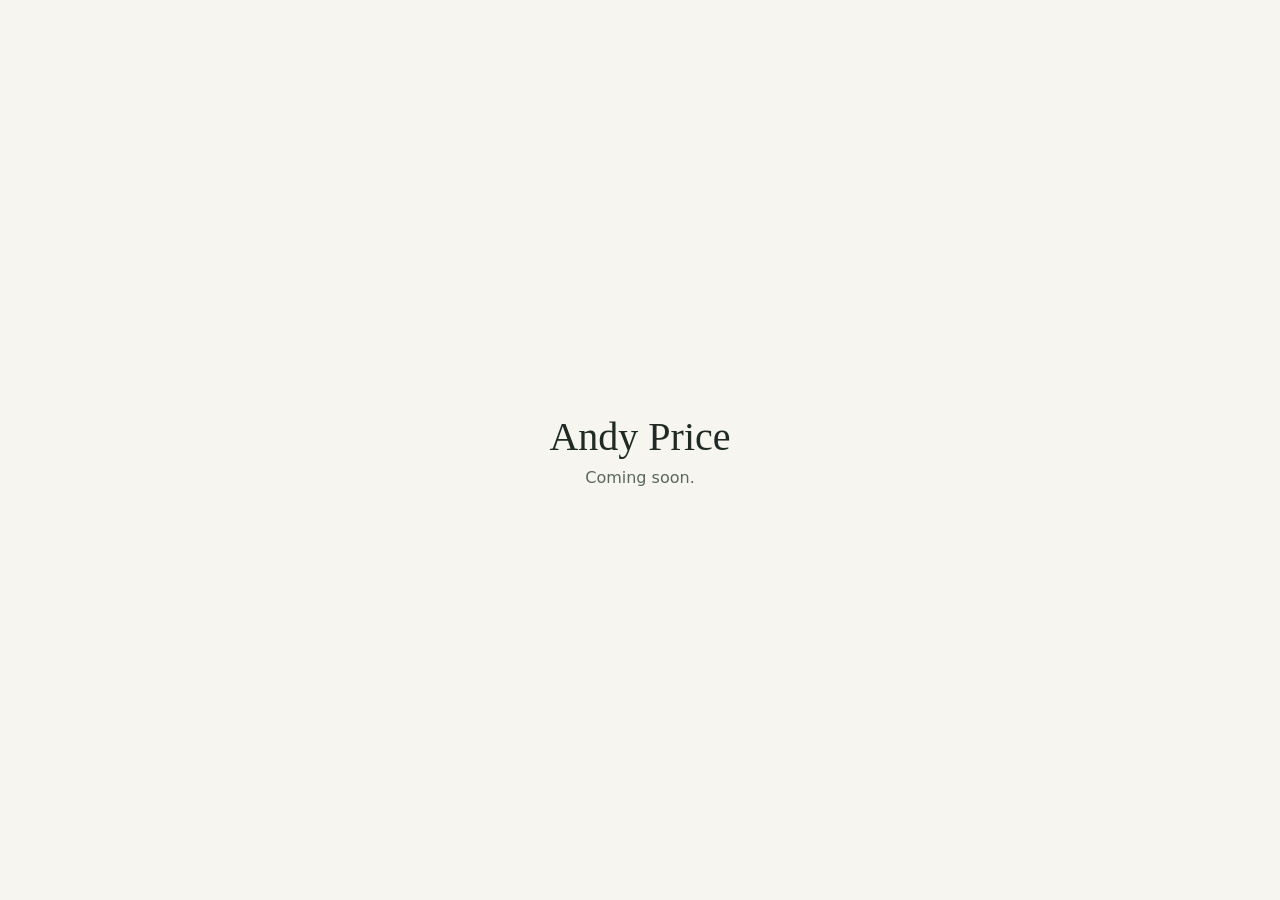
==== index.html @ aa2b1cc8 "Add placeholder page (noindex)" ====
<!DOCTYPE html>
<html lang="en">
<head>
  <meta charset="utf-8">
  <meta name="viewport" content="width=device-width, initial-scale=1">
  <meta name="robots" content="noindex, nofollow">
  <title>Andy Price</title>
  <style>
    body { margin: 0; min-height: 100vh; display: flex; align-items: center; justify-content: center; font-family: Georgia, serif; background: #f7f5f0; color: #1f2a24; text-align: center; }
    h1 { font-size: 2.5rem; font-weight: normal; margin: 0 0 .5rem; }
    p { font-family: system-ui, sans-serif; color: #5a6660; margin: 0; }
  </style>
</head>
<body>
  <main>
    <h1>Andy Price</h1>
    <p>Coming soon.</p>
  </main>
</body>
</html>
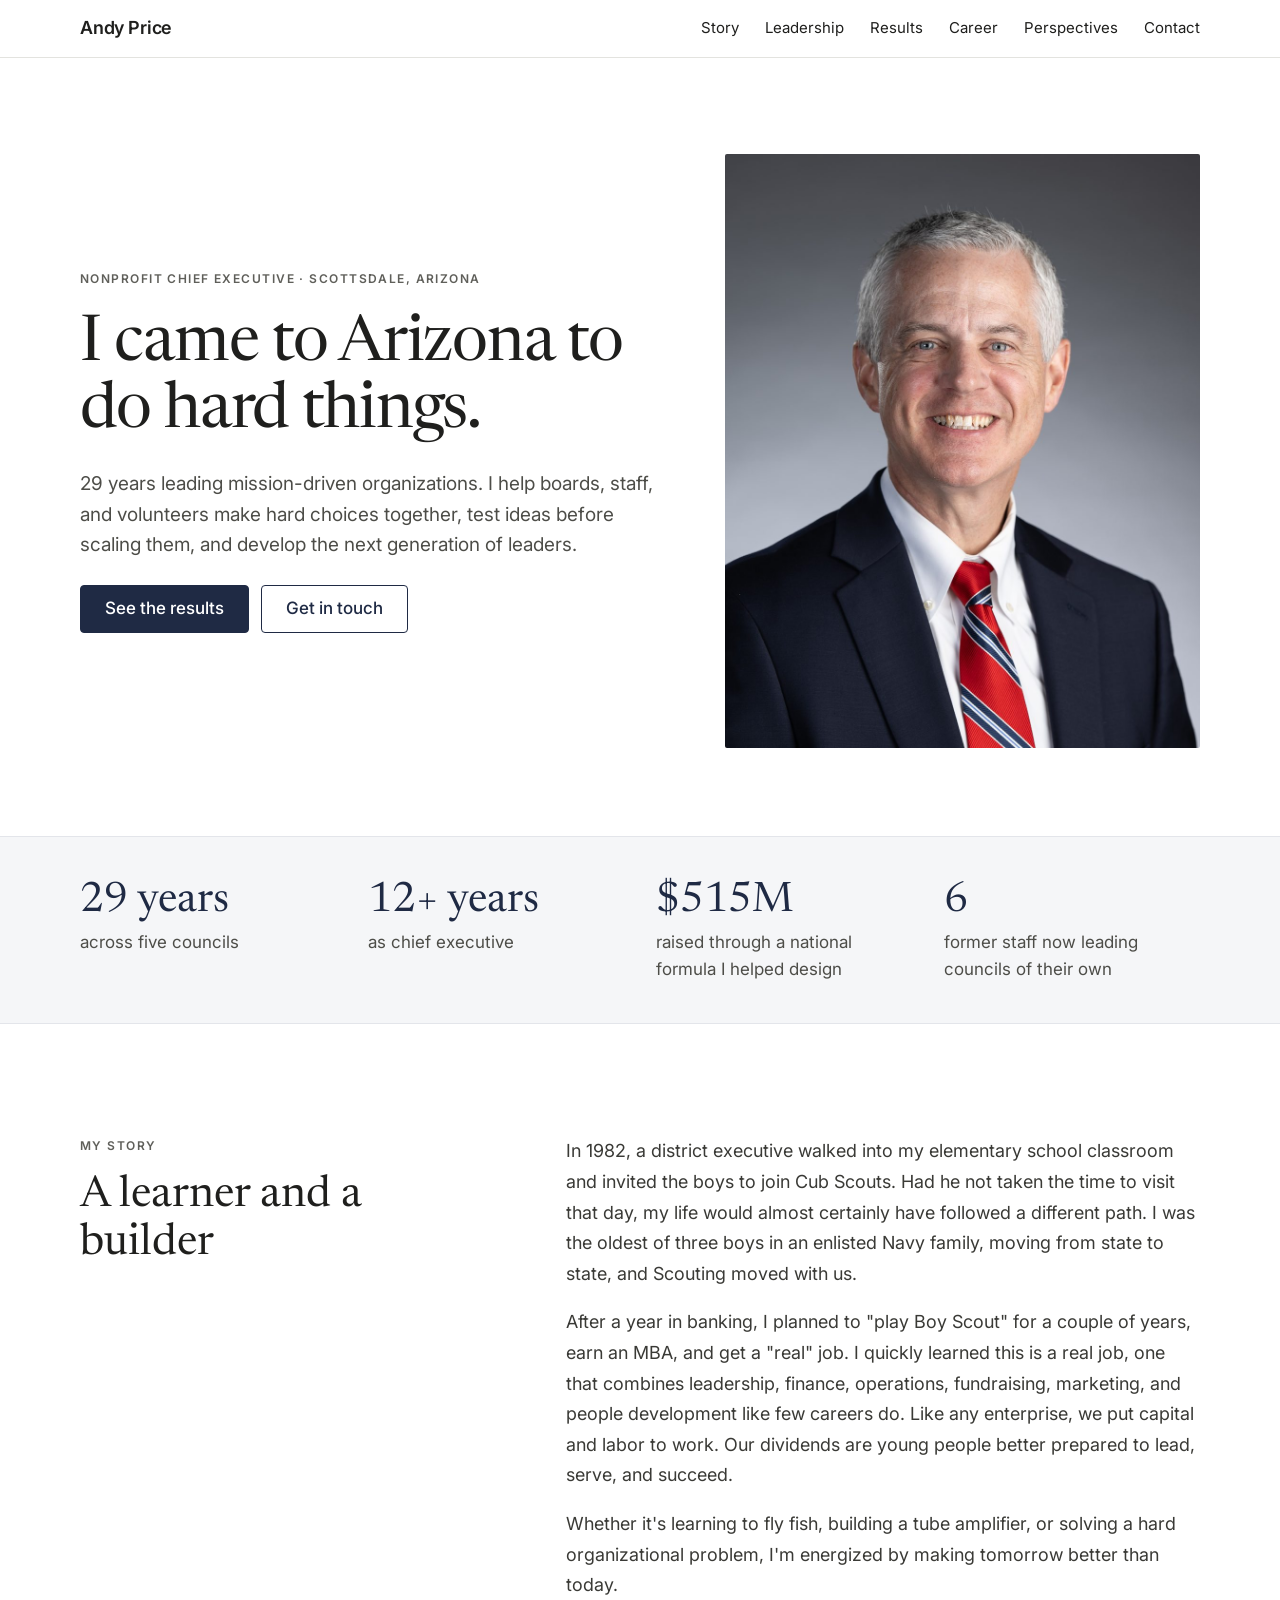
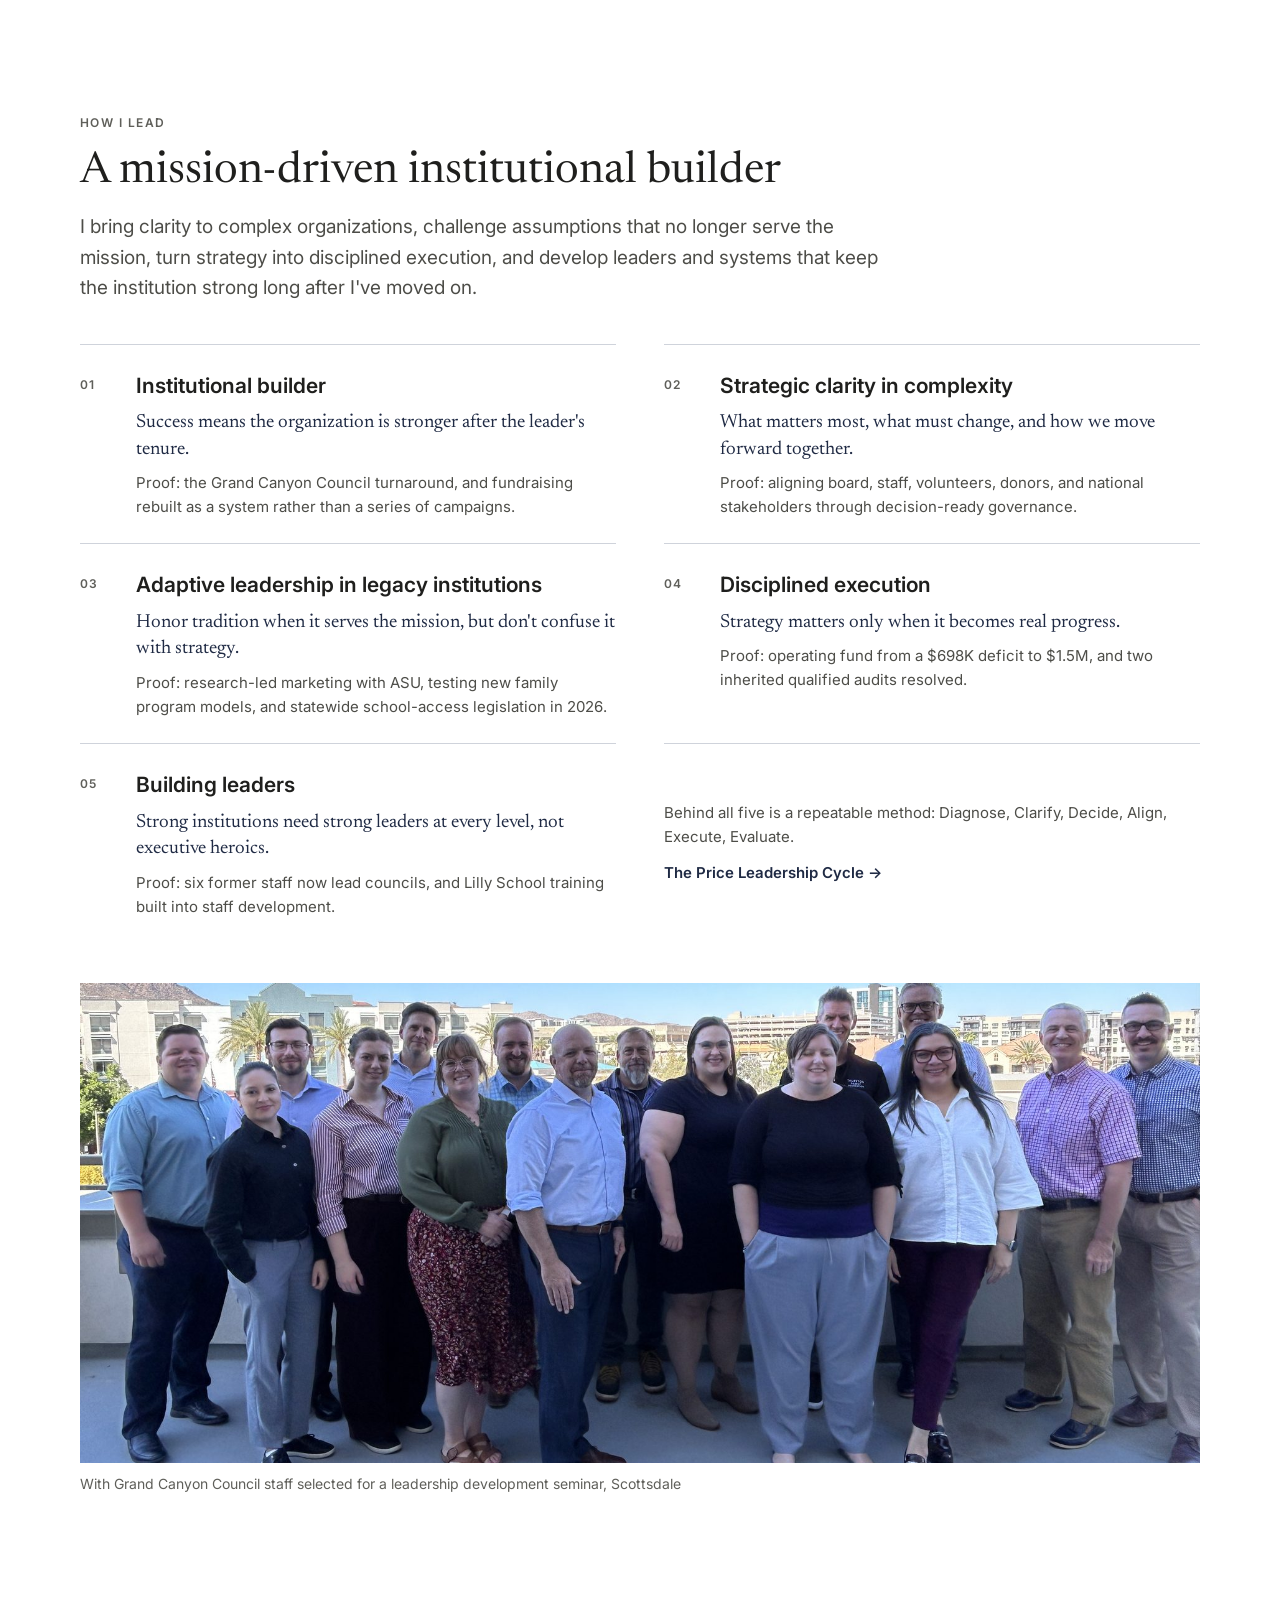
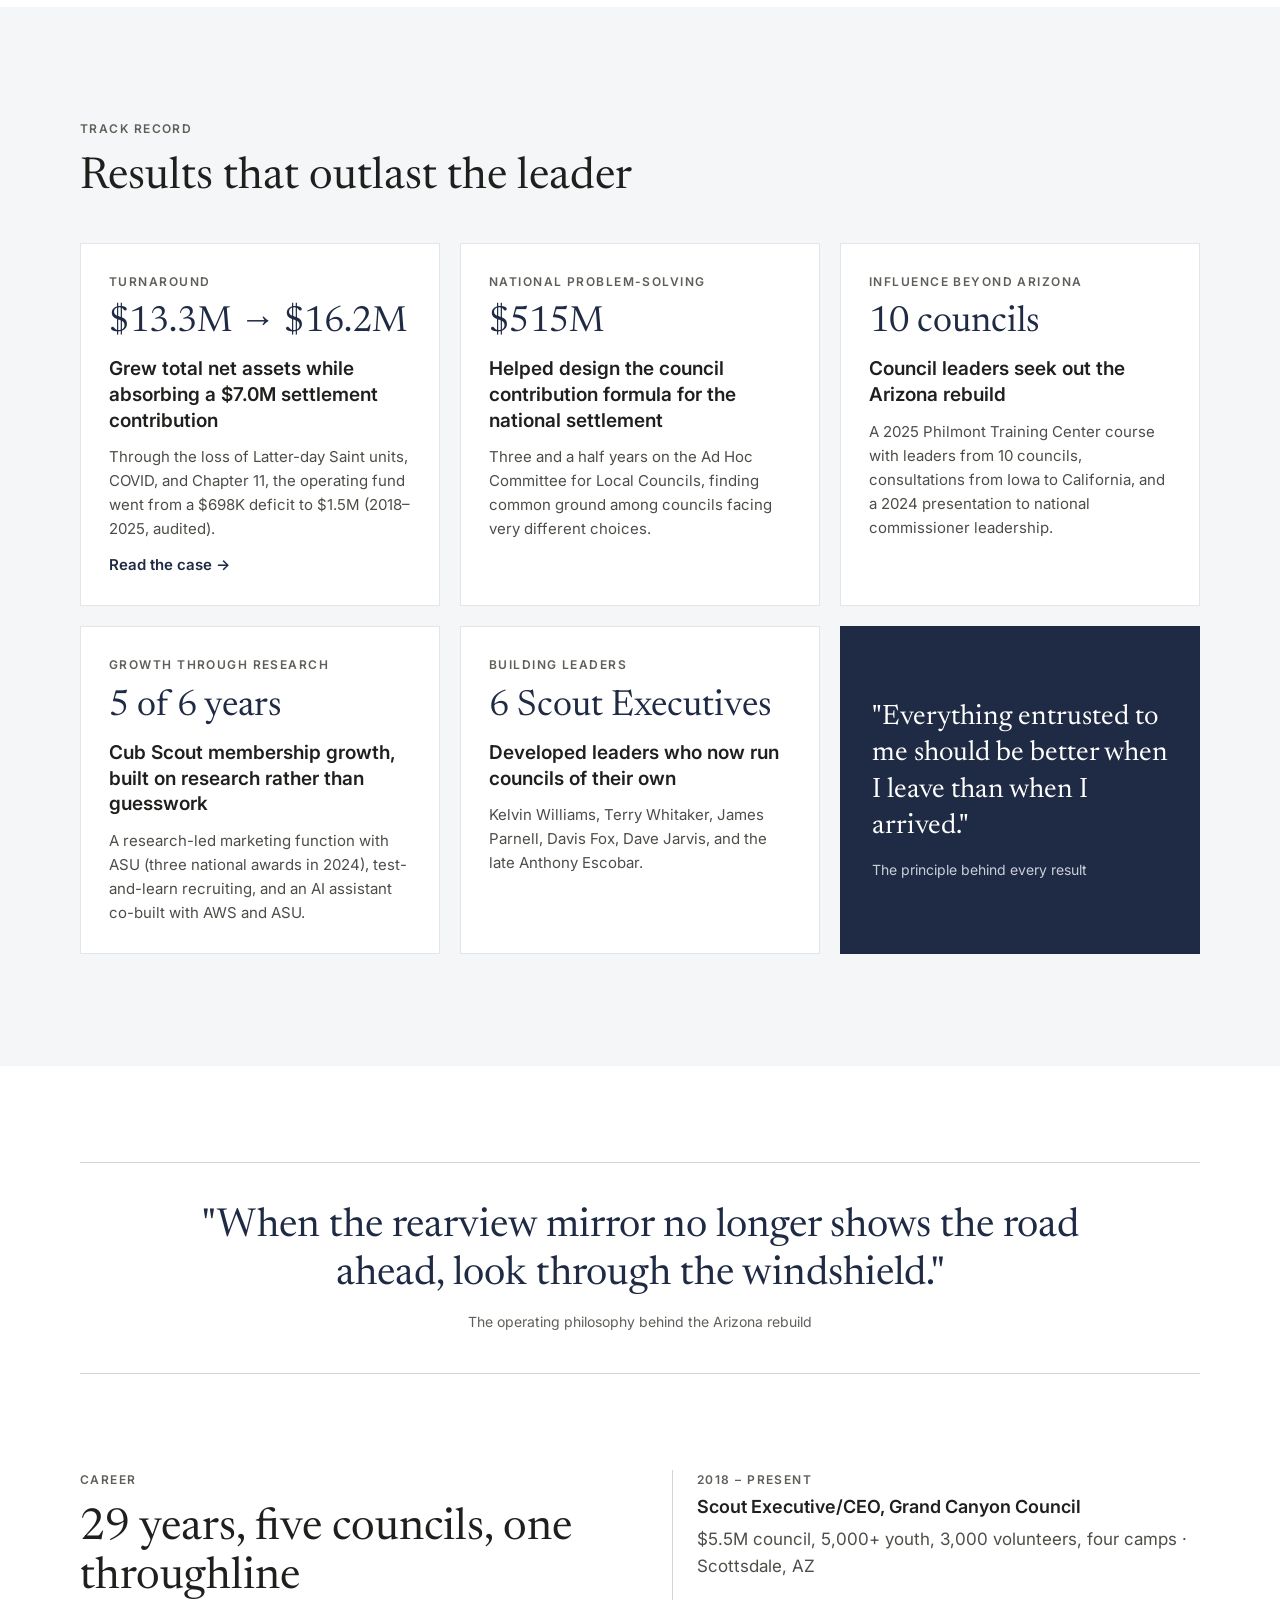
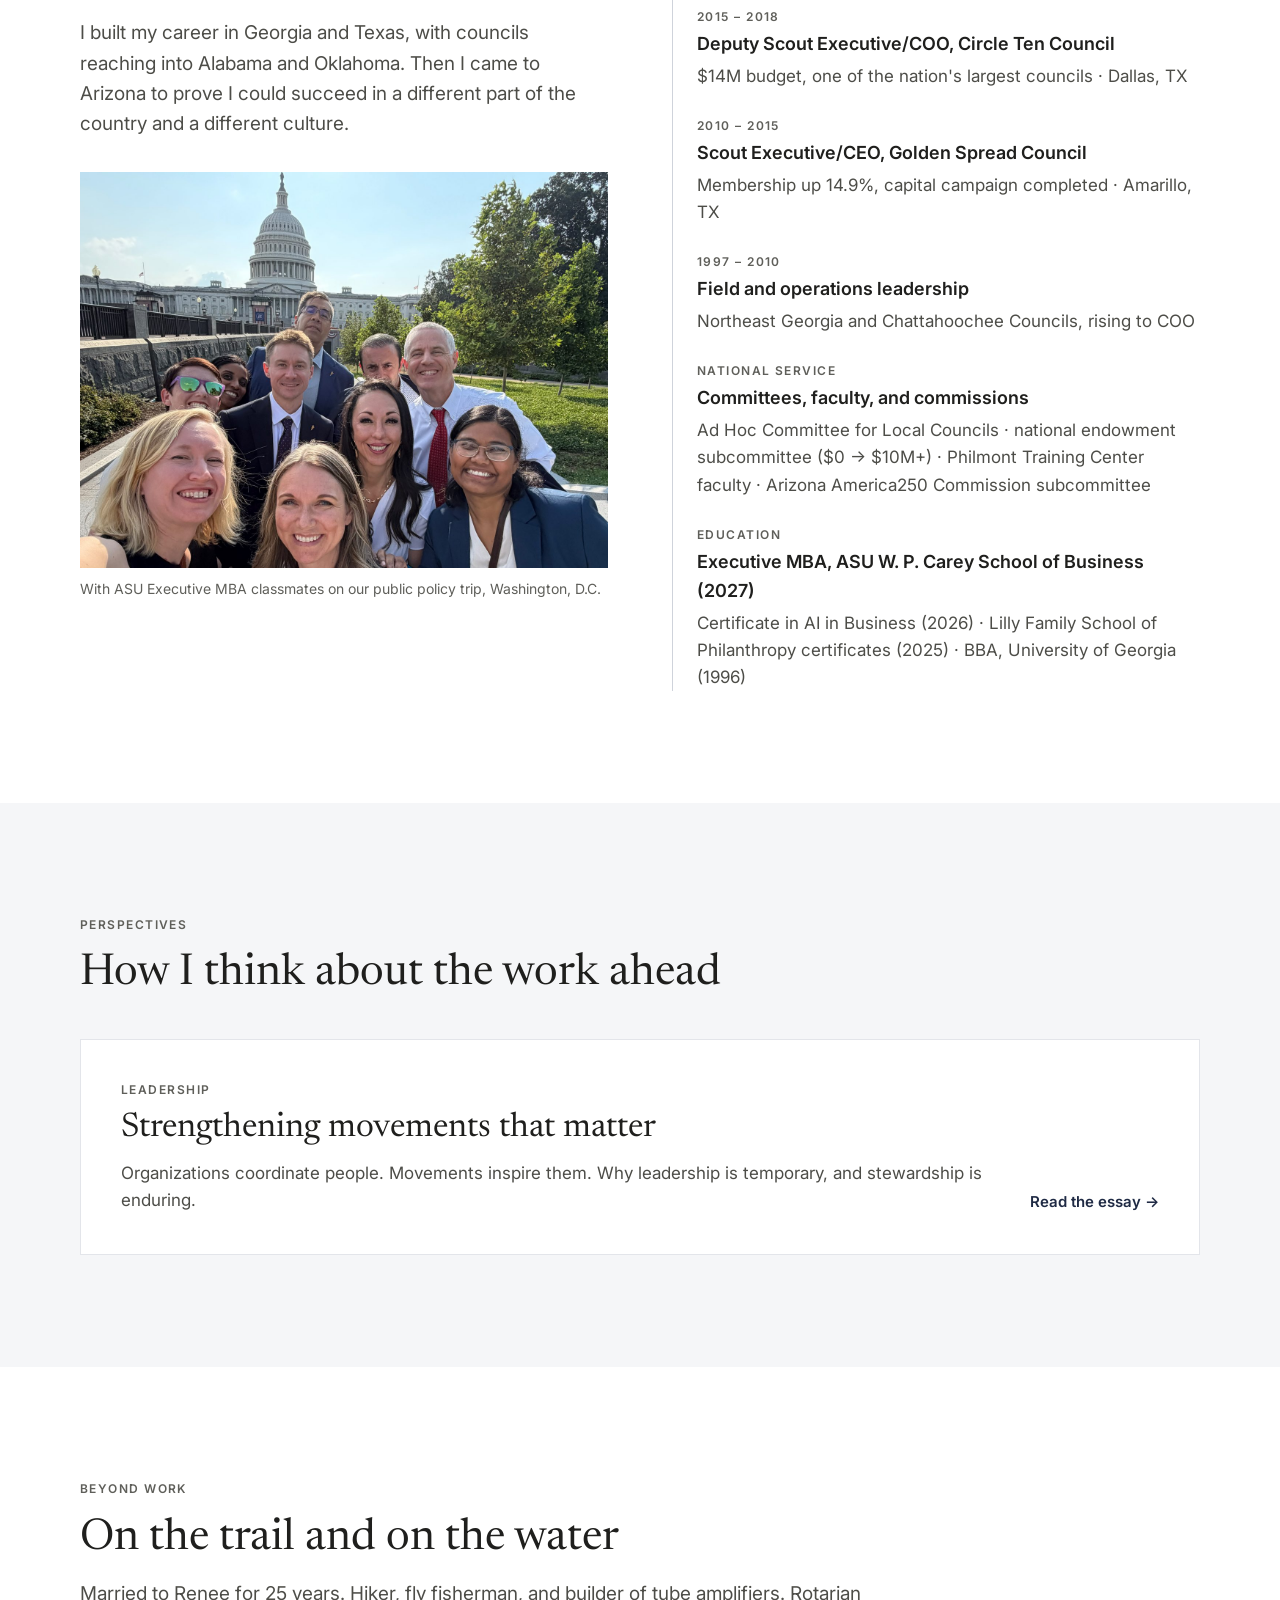
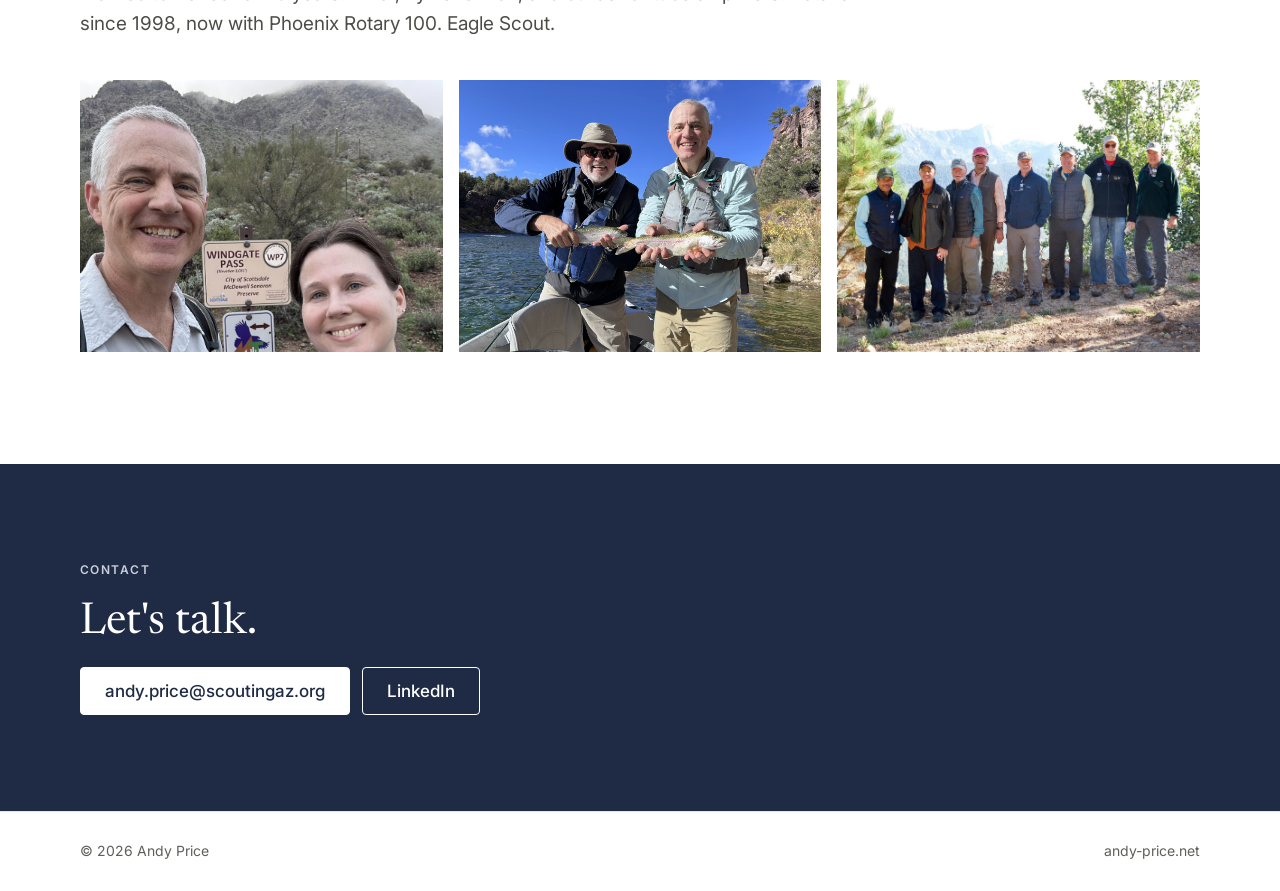
==== commit 16b2e50c: "Launch andy-price.net site" ====
--- a/index.html
+++ b/index.html
@@ -1,20 +1,203 @@
-<!DOCTYPE html>
+<!doctype html>
 <html lang="en">
 <head>
-  <meta charset="utf-8">
-  <meta name="viewport" content="width=device-width, initial-scale=1">
-  <meta name="robots" content="noindex, nofollow">
-  <title>Andy Price</title>
-  <style>
-    body { margin: 0; min-height: 100vh; display: flex; align-items: center; justify-content: center; font-family: Georgia, serif; background: #f7f5f0; color: #1f2a24; text-align: center; }
-    h1 { font-size: 2.5rem; font-weight: normal; margin: 0 0 .5rem; }
-    p { font-family: system-ui, sans-serif; color: #5a6660; margin: 0; }
-  </style>
+<meta charset="utf-8">
+<meta name="viewport" content="width=device-width, initial-scale=1">
+<meta name="robots" content="noindex, nofollow">
+<title>Andy Price</title>
+<meta name="description" content="Andy Price, nonprofit chief executive. 29 years leading mission-driven organizations.">
+<meta property="og:title" content="Andy Price">
+<meta property="og:description" content="29 years leading mission-driven organizations.">
+<meta property="og:image" content="https://andy-price.net/images/headshot.jpg">
+<meta property="og:url" content="https://andy-price.net/">
+<link rel="icon" href="/favicon.svg" type="image/svg+xml">
+<link rel="preconnect" href="https://fonts.googleapis.com">
+<link rel="preconnect" href="https://fonts.gstatic.com" crossorigin>
+<link rel="stylesheet" href="https://fonts.googleapis.com/css2?family=Inter:wght@400;500;600;700&amp;family=Newsreader:opsz,wght@6..72,400;6..72,500&amp;display=swap">
+<link rel="stylesheet" href="/css/site.css">
 </head>
 <body>
-  <main>
-    <h1>Andy Price</h1>
-    <p>Coming soon.</p>
-  </main>
+
+<header class="site-header">
+<div class="wrap">
+<a class="brand" href="/">Andy Price</a>
+<nav class="nav" aria-label="Primary">
+<a href="#story">Story</a>
+<a href="#leadership">Leadership</a>
+<a href="#results">Results</a>
+<a href="#career">Career</a>
+<a href="#perspectives">Perspectives</a>
+<a href="#contact">Contact</a>
+</nav>
+<details class="menu">
+<summary aria-label="Menu"><svg width="22" height="22" viewBox="0 0 24 24" fill="none" stroke="#1f1f1d" stroke-width="2" stroke-linecap="round" aria-hidden="true"><path d="M4 7h16M4 12h16M4 17h16"/></svg></summary>
+<div class="menu-panel">
+<a href="#story">Story</a>
+<a href="#leadership">Leadership</a>
+<a href="#results">Results</a>
+<a href="#career">Career</a>
+<a href="#perspectives">Perspectives</a>
+<a href="#contact">Contact</a>
+</div>
+</details>
+</div>
+</header>
+
+<main>
+<section class="wrap hero">
+<div class="hero-text">
+<p class="tag">Nonprofit chief executive · Scottsdale, Arizona</p>
+<h1>I came to Arizona to do hard things.</h1>
+<p class="lede">29 years leading mission-driven organizations. I help boards, staff, and volunteers make hard choices together, test ideas before scaling them, and develop the next generation of leaders.</p>
+<div class="btn-row">
+<a class="btn btn-solid" href="#results">See the results</a>
+<a class="btn btn-line" href="#contact">Get in touch</a>
+</div>
+</div>
+<div class="hero-photo-wrap">
+<img class="photo hero-photo" src="/images/headshot.jpg" alt="Portrait of Andy Price" width="1000" height="1249">
+</div>
+</section>
+
+<div class="stats-band">
+<div class="wrap stats">
+<div><p class="stat-num">29 years</p><p class="stat-label">across five councils</p></div>
+<div><p class="stat-num">12+ years</p><p class="stat-label">as chief executive</p></div>
+<div><p class="stat-num">$515M</p><p class="stat-label">raised through a national formula I helped design</p></div>
+<div><p class="stat-num">6</p><p class="stat-label">former staff now leading councils of their own</p></div>
+</div>
+</div>
+
+<section id="story" class="wrap story">
+<div class="section-head" style="margin-bottom: 0">
+<p class="tag">My story</p>
+<h2 class="h2">A learner and a builder</h2>
+</div>
+<div class="story-body">
+<p>In 1982, a district executive walked into my elementary school classroom and invited the boys to join Cub Scouts. Had he not taken the time to visit that day, my life would almost certainly have followed a different path. I was the oldest of three boys in an enlisted Navy family, moving from state to state, and Scouting moved with us.</p>
+<p>After a year in banking, I planned to "play Boy Scout" for a couple of years, earn an MBA, and get a "real" job. I quickly learned this is a real job, one that combines leadership, finance, operations, fundraising, marketing, and people development like few careers do. Like any enterprise, we put capital and labor to work. Our dividends are young people better prepared to lead, serve, and succeed.</p>
+<p>Whether it's learning to fly fish, building a tube amplifier, or solving a hard organizational problem, I'm energized by making tomorrow better than today.</p>
+</div>
+</section>
+
+<section id="leadership" class="wrap" style="padding-top: 72px; padding-bottom: 112px">
+<div class="section-head">
+<p class="tag">How I lead</p>
+<h2 class="h2">A mission-driven institutional builder</h2>
+<p class="lede">I bring clarity to complex organizations, challenge assumptions that no longer serve the mission, turn strategy into disciplined execution, and develop leaders and systems that keep the institution strong long after I've moved on.</p>
+</div>
+<div class="pillars">
+<div class="pillar"><p class="tag">01</p><div class="pillar-body"><h3>Institutional builder</h3><p class="pillar-msg">Success means the organization is stronger after the leader's tenure.</p><p class="pillar-proof">Proof: the Grand Canyon Council turnaround, and fundraising rebuilt as a system rather than a series of campaigns.</p></div></div>
+<div class="pillar"><p class="tag">02</p><div class="pillar-body"><h3>Strategic clarity in complexity</h3><p class="pillar-msg">What matters most, what must change, and how we move forward together.</p><p class="pillar-proof">Proof: aligning board, staff, volunteers, donors, and national stakeholders through decision-ready governance.</p></div></div>
+<div class="pillar"><p class="tag">03</p><div class="pillar-body"><h3>Adaptive leadership in legacy institutions</h3><p class="pillar-msg">Honor tradition when it serves the mission, but don't confuse it with strategy.</p><p class="pillar-proof">Proof: research-led marketing with ASU, testing new family program models, and statewide school-access legislation in 2026.</p></div></div>
+<div class="pillar"><p class="tag">04</p><div class="pillar-body"><h3>Disciplined execution</h3><p class="pillar-msg">Strategy matters only when it becomes real progress.</p><p class="pillar-proof">Proof: operating fund from a $698K deficit to $1.5M, and two inherited qualified audits resolved.</p></div></div>
+<div class="pillar"><p class="tag">05</p><div class="pillar-body"><h3>Building leaders</h3><p class="pillar-msg">Strong institutions need strong leaders at every level, not executive heroics.</p><p class="pillar-proof">Proof: six former staff now lead councils, and Lilly School training built into staff development.</p></div></div>
+<div class="pillar-link">
+<p>Behind all five is a repeatable method: Diagnose, Clarify, Decide, Align, Execute, Evaluate.</p>
+<a href="/leadership-cycle.html">The Price Leadership Cycle →</a>
+</div>
+</div>
+<figure>
+<img class="photo" src="/images/team.jpg" alt="Andy Price with Grand Canyon Council staff at a leadership development seminar" width="1800" height="945" style="aspect-ratio: 21 / 9; object-position: center 45%">
+<figcaption>With Grand Canyon Council staff selected for a leadership development seminar, Scottsdale</figcaption>
+</figure>
+</section>
+
+<section id="results" class="tint">
+<div class="wrap section">
+<div class="section-head">
+<p class="tag">Track record</p>
+<h2 class="h2">Results that outlast the leader</h2>
+</div>
+<div class="cards">
+<a class="card" href="/turnaround.html"><p class="tag">Turnaround</p><p class="card-num">$13.3M → $16.2M</p><h3>Grew total net assets while absorbing a $7.0M settlement contribution</h3><p class="card-text">Through the loss of Latter-day Saint units, COVID, and Chapter 11, the operating fund went from a $698K deficit to $1.5M (2018–2025, audited).</p><span class="card-more">Read the case →</span></a>
+<div class="card"><p class="tag">National problem-solving</p><p class="card-num">$515M</p><h3>Helped design the council contribution formula for the national settlement</h3><p class="card-text">Three and a half years on the Ad Hoc Committee for Local Councils, finding common ground among councils facing very different choices.</p></div>
+<div class="card"><p class="tag">Influence beyond Arizona</p><p class="card-num">10 councils</p><h3>Council leaders seek out the Arizona rebuild</h3><p class="card-text">A 2025 Philmont Training Center course with leaders from 10 councils, consultations from Iowa to California, and a 2024 presentation to national commissioner leadership.</p></div>
+<div class="card"><p class="tag">Growth through research</p><p class="card-num">5 of 6 years</p><h3>Cub Scout membership growth, built on research rather than guesswork</h3><p class="card-text">A research-led marketing function with ASU (three national awards in 2024), test-and-learn recruiting, and an AI assistant co-built with AWS and ASU.</p></div>
+<div class="card"><p class="tag">Building leaders</p><p class="card-num">6 Scout Executives</p><h3>Developed leaders who now run councils of their own</h3><p class="card-text">Kelvin Williams, Terry Whitaker, James Parnell, Davis Fox, Dave Jarvis, and the late Anthony Escobar.</p></div>
+<div class="card-quote">
+<p>"Everything entrusted to me should be better when I leave than when I arrived."</p>
+<p>The principle behind every result</p>
+</div>
+</div>
+</div>
+</section>
+
+<div class="wrap" style="padding-top: 96px">
+<blockquote class="pull">
+<p>"When the rearview mirror no longer shows the road ahead, look through the windshield."</p>
+<p>The operating philosophy behind the Arizona rebuild</p>
+</blockquote>
+</div>
+
+<section id="career" class="wrap career">
+<div class="career-intro">
+<p class="tag">Career</p>
+<h2 class="h2">29 years, five councils, one throughline</h2>
+<p class="lede">I built my career in Georgia and Texas, with councils reaching into Alabama and Oklahoma. Then I came to Arizona to prove I could succeed in a different part of the country and a different culture.</p>
+<figure>
+<img class="photo" src="/images/capitol.jpg" alt="Andy Price with ASU Executive MBA classmates at the U.S. Capitol" width="1800" height="1080" style="aspect-ratio: 4 / 3">
+<figcaption>With ASU Executive MBA classmates on our public policy trip, Washington, D.C.</figcaption>
+</figure>
+</div>
+<ol class="timeline">
+<li><p class="tag">2018 – present</p><p class="role">Scout Executive/CEO, Grand Canyon Council</p><p class="detail">$5.5M council, 5,000+ youth, 3,000 volunteers, four camps · Scottsdale, AZ</p></li>
+<li><p class="tag">2015 – 2018</p><p class="role">Deputy Scout Executive/COO, Circle Ten Council</p><p class="detail">$14M budget, one of the nation's largest councils · Dallas, TX</p></li>
+<li><p class="tag">2010 – 2015</p><p class="role">Scout Executive/CEO, Golden Spread Council</p><p class="detail">Membership up 14.9%, capital campaign completed · Amarillo, TX</p></li>
+<li><p class="tag">1997 – 2010</p><p class="role">Field and operations leadership</p><p class="detail">Northeast Georgia and Chattahoochee Councils, rising to COO</p></li>
+<li><p class="tag">National service</p><p class="role">Committees, faculty, and commissions</p><p class="detail">Ad Hoc Committee for Local Councils · national endowment subcommittee ($0 → $10M+) · Philmont Training Center faculty · Arizona America250 Commission subcommittee</p></li>
+<li><p class="tag">Education</p><p class="role">Executive MBA, ASU W. P. Carey School of Business (2027)</p><p class="detail">Certificate in AI in Business (2026) · Lilly Family School of Philanthropy certificates (2025) · BBA, University of Georgia (1996)</p></li>
+</ol>
+</section>
+
+<section id="perspectives" class="tint">
+<div class="wrap section">
+<div class="section-head">
+<p class="tag">Perspectives</p>
+<h2 class="h2">How I think about the work ahead</h2>
+</div>
+<a class="feature" href="/strengthening-movements.html">
+<div>
+<p class="tag">Leadership</p>
+<h3>Strengthening movements that matter</h3>
+<p class="card-text" style="font-size: 17px">Organizations coordinate people. Movements inspire them. Why leadership is temporary, and stewardship is enduring.</p>
+</div>
+<span class="card-more">Read the essay →</span>
+</a>
+</div>
+</section>
+
+<section id="beyond" class="wrap section">
+<div class="section-head">
+<p class="tag">Beyond work</p>
+<h2 class="h2">On the trail and on the water</h2>
+<p class="lede">Married to Renee for 25 years. Hiker, fly fisherman, and builder of tube amplifiers. Rotarian since 1998, now with Phoenix Rotary 100. Eagle Scout.</p>
+</div>
+<div class="gallery">
+<img class="photo" src="/images/hike.jpg" alt="Andy and Renee Price hiking at Windgate Pass, McDowell Sonoran Preserve" width="1400" height="724">
+<img class="photo" src="/images/trout.jpg" alt="Andy Price holding a rainbow trout on a fly-fishing float trip" width="1400" height="1050">
+<img class="photo" src="/images/mountain.jpg" alt="Andy Price with friends on a mountain overlook" width="1800" height="1202">
+</div>
+</section>
+
+<section id="contact" class="contact">
+<div class="wrap">
+<p class="tag">Contact</p>
+<h2 class="h2">Let's talk.</h2>
+<div class="btn-row">
+<a class="btn btn-solid" href="mailto:andy.price@scoutingaz.org">andy.price@scoutingaz.org</a>
+<a class="btn btn-line" href="https://www.linkedin.com/in/andy-price-08856b11/">LinkedIn</a>
+<!-- Résumé download: add when the final PDF is ready
+<a class="btn btn-line" href="/Andy-Price-Resume.pdf">Résumé (PDF)</a>
+-->
+</div>
+</div>
+</section>
+</main>
+
+<footer class="site-footer">
+<div class="wrap"><span>© 2026 Andy Price</span><span>andy-price.net</span></div>
+</footer>
+
 </body>
 </html>
--- a/css/site.css
+++ b/css/site.css
@@ -0,0 +1,243 @@
+:root {
+  --navy: #1f2a44;
+  --navy-ink: #0f172a;
+  --ink: #1f1f1d;
+  --body: #3a3a36;
+  --muted: #4d4d48;
+  --soft: #5f5f5a;
+  --line: #cfd3db;
+  --line-light: #e3e5ea;
+  --tint: #f5f6f8;
+  --on-navy-muted: #c9cfdb;
+  --serif: "Newsreader", Georgia, "Times New Roman", serif;
+  --sans: "Inter", system-ui, -apple-system, "Segoe UI", sans-serif;
+  --max: 1200px;
+  --gutter: 40px;
+}
+
+*, *::before, *::after { box-sizing: border-box; }
+html { scroll-behavior: smooth; -webkit-text-size-adjust: 100%; }
+body { margin: 0; background: #ffffff; color: var(--ink); font-family: var(--sans); font-size: 17px; line-height: 1.6; }
+img { display: block; max-width: 100%; }
+a { color: var(--navy); }
+a:hover { color: var(--navy-ink); }
+h1, h2, h3 { margin: 0; }
+p { margin: 0; }
+:focus-visible { outline: 3px solid #4a6fd1; outline-offset: 3px; }
+
+.wrap { max-width: var(--max); margin: 0 auto; padding-left: var(--gutter); padding-right: var(--gutter); }
+.narrow { max-width: 760px; margin: 0 auto; padding-left: var(--gutter); padding-right: var(--gutter); }
+.serif { font-family: var(--serif); font-weight: 400; }
+.tag { font-size: 12px; font-weight: 600; letter-spacing: .12em; text-transform: uppercase; color: var(--soft); }
+.lede { font-size: 19px; color: var(--muted); }
+.tint { background: var(--tint); }
+.section { padding-top: 112px; padding-bottom: 112px; }
+.section-head { display: flex; flex-direction: column; gap: 16px; max-width: 800px; margin-bottom: 40px; }
+.h2 { font-family: var(--serif); font-weight: 400; font-size: 44px; line-height: 1.1; }
+.photo { width: 100%; height: auto; object-fit: cover; }
+figure { margin: 0; display: flex; flex-direction: column; gap: 10px; }
+figcaption { font-size: 14px; color: var(--soft); }
+
+/* Buttons */
+.btn { display: inline-flex; align-items: center; justify-content: center; min-height: 48px; padding: 0 24px; border-radius: 4px; font-weight: 500; text-decoration: none; border: 1px solid var(--navy); }
+.btn-solid { background: var(--navy); color: #ffffff; }
+.btn-solid:hover { background: var(--navy-ink); color: #ffffff; }
+.btn-line { color: var(--navy); background: transparent; }
+.btn-row { display: flex; flex-wrap: wrap; gap: 12px; }
+
+/* Header */
+.site-header { border-bottom: 1px solid #e3e3df; background: #ffffff; position: sticky; top: 0; z-index: 10; }
+.site-header .wrap { display: flex; align-items: center; justify-content: space-between; gap: 16px; padding-top: 14px; padding-bottom: 14px; }
+.brand { font-weight: 600; font-size: 18px; letter-spacing: -0.01em; color: var(--ink); text-decoration: none; }
+.nav { display: flex; flex-wrap: wrap; align-items: center; gap: 26px; font-size: 15px; }
+.nav a { color: var(--ink); text-decoration: none; }
+.nav a:hover { color: var(--navy); text-decoration: underline; text-underline-offset: 4px; }
+.menu { display: none; position: relative; }
+.menu summary { list-style: none; cursor: pointer; width: 48px; height: 48px; display: flex; align-items: center; justify-content: center; }
+.menu summary::-webkit-details-marker { display: none; }
+.menu-panel { position: absolute; right: 0; top: 52px; background: #ffffff; border: 1px solid var(--line-light); box-shadow: 0 8px 24px rgba(15, 23, 42, .08); padding: 8px 0; min-width: 200px; display: flex; flex-direction: column; }
+.menu-panel a { padding: 12px 20px; color: var(--ink); text-decoration: none; }
+.back { font-size: 15px; text-decoration: none; }
+
+/* Hero */
+.hero { display: grid; grid-template-columns: minmax(0, 1.1fr) minmax(0, 0.9fr); gap: 64px; align-items: center; padding-top: 96px; padding-bottom: 88px; }
+.hero-text { display: flex; flex-direction: column; gap: 24px; }
+.hero h1 { font-family: var(--serif); font-weight: 400; font-size: 64px; line-height: 1.04; letter-spacing: -0.02em; }
+.hero .lede { max-width: 34em; }
+.hero-photo { aspect-ratio: 4 / 5; border-radius: 2px; }
+
+/* Stats */
+.stats-band { background: var(--tint); border-top: 1px solid var(--line-light); border-bottom: 1px solid var(--line-light); }
+.stats { display: grid; grid-template-columns: repeat(4, minmax(0, 1fr)); gap: 32px; padding-top: 40px; padding-bottom: 40px; }
+.stat-num { font-family: var(--serif); font-size: 42px; line-height: 1.15; color: var(--navy); }
+.stat-label { color: var(--muted); margin-top: 4px; }
+
+/* Story */
+.story { display: grid; grid-template-columns: minmax(0, 0.8fr) minmax(0, 1.2fr); gap: 64px; padding-top: 112px; padding-bottom: 40px; }
+.story-body { display: flex; flex-direction: column; gap: 18px; font-size: 18px; line-height: 1.7; color: var(--body); }
+
+/* Pillars */
+.pillars { display: grid; grid-template-columns: repeat(2, minmax(0, 1fr)); gap: 0 48px; margin-bottom: 40px; }
+.pillar { border-top: 1px solid var(--line); padding: 24px 0; display: grid; grid-template-columns: 40px 1fr; gap: 16px; }
+.pillar .tag { padding-top: 6px; }
+.pillar-body { display: flex; flex-direction: column; gap: 8px; }
+.pillar h3 { font-size: 21px; font-weight: 600; }
+.pillar-msg { font-family: var(--serif); font-size: 19px; line-height: 1.4; color: var(--navy); }
+.pillar-proof { font-size: 15px; color: var(--muted); }
+.pillar-link { border-top: 1px solid var(--line); padding: 24px 0; display: flex; flex-direction: column; justify-content: center; gap: 12px; font-size: 15px; color: var(--muted); }
+.pillar-link a { font-weight: 600; text-decoration: none; }
+
+/* Results */
+.cards { display: grid; grid-template-columns: repeat(3, minmax(0, 1fr)); gap: 20px; }
+.card { background: #ffffff; border: 1px solid var(--line-light); padding: 28px; display: flex; flex-direction: column; gap: 12px; color: var(--ink); text-decoration: none; }
+a.card:hover { border-color: var(--navy); }
+.card-num { font-family: var(--serif); font-size: 36px; line-height: 1.15; color: var(--navy); }
+.card h3 { font-size: 19px; line-height: 1.35; font-weight: 600; }
+.card-text { font-size: 15px; color: var(--muted); }
+.card-more { font-weight: 600; font-size: 15px; color: var(--navy); margin-top: auto; }
+.card-quote { background: var(--navy); color: #ffffff; padding: 32px; display: flex; flex-direction: column; justify-content: center; gap: 14px; }
+.card-quote p:first-child { font-family: var(--serif); font-size: 28px; line-height: 1.3; }
+.card-quote p:last-child { font-size: 14px; color: var(--on-navy-muted); }
+
+/* Pull quote */
+.pull { margin: 0; padding: 40px 0; border-top: 1px solid var(--line); border-bottom: 1px solid var(--line); display: flex; flex-direction: column; gap: 12px; align-items: center; text-align: center; }
+.pull p:first-child { font-family: var(--serif); font-size: 40px; line-height: 1.2; color: var(--navy); max-width: 22em; }
+.pull p:last-child { font-size: 14px; color: var(--soft); }
+
+/* Career */
+.career { display: grid; grid-template-columns: repeat(2, minmax(0, 1fr)); gap: 64px; padding-top: 96px; padding-bottom: 112px; }
+.career-intro { display: flex; flex-direction: column; gap: 16px; }
+.career-intro figure { margin-top: 16px; }
+.timeline { list-style: none; margin: 0; padding: 0; border-left: 1px solid var(--line); display: flex; flex-direction: column; }
+.timeline li { padding: 0 0 26px 24px; display: flex; flex-direction: column; gap: 4px; }
+.timeline li:last-child { padding-bottom: 0; }
+.timeline .role { font-weight: 600; font-size: 18px; }
+.timeline .detail { color: var(--muted); }
+
+/* Perspectives */
+.feature { display: grid; grid-template-columns: minmax(0, 1fr) auto; gap: 32px; align-items: end; background: #ffffff; border: 1px solid var(--line-light); padding: 40px; text-decoration: none; color: var(--ink); }
+.feature:hover { border-color: var(--navy); }
+.feature h3 { font-family: var(--serif); font-weight: 400; font-size: 34px; line-height: 1.15; margin: 10px 0 12px; }
+
+/* Beyond */
+.gallery { display: grid; grid-template-columns: repeat(3, minmax(0, 1fr)); gap: 16px; }
+.gallery img { aspect-ratio: 4 / 3; }
+
+/* Contact */
+.contact { background: var(--navy); color: #ffffff; }
+.contact .wrap { padding-top: 96px; padding-bottom: 96px; display: flex; flex-direction: column; gap: 20px; align-items: flex-start; }
+.contact .tag { color: var(--on-navy-muted); }
+.contact .btn { border-color: #ffffff; }
+.contact .btn-solid { background: #ffffff; color: var(--navy); }
+.contact .btn-solid:hover { background: #e9ecf2; color: var(--navy); }
+.contact .btn-line { color: #ffffff; }
+
+/* Footer */
+.site-footer { border-top: 1px solid #e3e3df; }
+.site-footer .wrap { padding-top: 28px; padding-bottom: 28px; display: flex; flex-wrap: wrap; justify-content: space-between; gap: 12px; font-size: 14px; color: var(--soft); }
+
+/* Article pages */
+.article-head { padding-top: 80px; padding-bottom: 48px; display: flex; flex-direction: column; gap: 22px; }
+.article-head h1 { font-family: var(--serif); font-weight: 400; font-size: 52px; line-height: 1.08; }
+.metrics { display: grid; grid-template-columns: repeat(4, minmax(0, 1fr)); gap: 24px; padding-top: 16px; padding-bottom: 48px; }
+.metric { border-top: 2px solid var(--navy); padding-top: 14px; }
+.metric-num { font-family: var(--serif); font-size: 34px; line-height: 1.15; color: var(--navy); }
+.metric-label { color: var(--muted); margin-top: 4px; }
+.prose { padding-top: 32px; padding-bottom: 64px; display: flex; flex-direction: column; gap: 40px; font-size: 18px; line-height: 1.7; color: var(--body); }
+.prose section { display: flex; flex-direction: column; gap: 14px; }
+.prose h2 { font-family: var(--serif); font-weight: 400; font-size: 30px; line-height: 1.2; color: var(--ink); }
+.prose ul { margin: 0; padding-left: 22px; display: flex; flex-direction: column; gap: 8px; }
+.prose blockquote { margin: 0; padding: 24px 0; border-top: 1px solid var(--line); border-bottom: 1px solid var(--line); }
+.prose blockquote p { font-family: var(--serif); font-size: 26px; line-height: 1.35; color: var(--navy); }
+.essay { max-width: 680px; margin: 0 auto; padding: 96px var(--gutter) 64px; display: flex; flex-direction: column; gap: 26px; font-family: var(--serif); font-size: 21px; line-height: 1.65; color: #2a2a27; }
+.essay h1 { font-size: 52px; line-height: 1.08; font-weight: 400; color: var(--ink); }
+.essay .byline { font-family: var(--sans); font-size: 15px; color: var(--soft); }
+.essay blockquote { margin: 8px 0; padding: 20px 0; border-top: 1px solid var(--line); border-bottom: 1px solid var(--line); }
+.essay blockquote p { font-size: 30px; line-height: 1.3; color: var(--navy); text-align: center; }
+.end-links { border-top: 1px solid #e3e3df; padding-top: 24px; margin-top: 8px; display: flex; flex-wrap: wrap; justify-content: space-between; gap: 16px; font-family: var(--sans); font-size: 16px; }
+.end-links a { font-weight: 600; text-decoration: none; }
+
+/* Method page */
+.steps { display: flex; flex-direction: column; padding-bottom: 72px; }
+.step { border-top: 1px solid var(--line); padding: 24px 0; display: grid; grid-template-columns: 64px 1fr; gap: 20px; }
+.step:last-child { border-bottom: 1px solid var(--line); }
+.step-num { font-family: var(--serif); font-size: 34px; line-height: 1.1; color: var(--navy); }
+.step h2 { font-size: 22px; font-weight: 600; margin-bottom: 8px; }
+.step p { font-size: 17px; color: var(--muted); }
+.layers { display: grid; grid-template-columns: repeat(3, minmax(0, 1fr)); gap: 16px; }
+.layer { background: #ffffff; border: 1px solid var(--line-light); padding: 24px; display: flex; flex-direction: column; gap: 8px; }
+.layer h3 { font-size: 19px; font-weight: 600; }
+.layer p:last-child { font-size: 15px; color: var(--muted); }
+.cycle-figure { padding-top: 24px; padding-bottom: 64px; }
+.closing { padding-top: 80px; padding-bottom: 80px; text-align: center; }
+.closing p { font-family: var(--serif); font-size: 30px; line-height: 1.35; color: var(--navy); }
+
+/* Tablet */
+@media (max-width: 1024px) {
+  :root { --gutter: 32px; }
+  .hero h1 { font-size: 48px; }
+  .hero { gap: 40px; padding-top: 64px; padding-bottom: 64px; }
+  .stats { grid-template-columns: repeat(2, minmax(0, 1fr)); }
+  .cards { grid-template-columns: repeat(2, minmax(0, 1fr)); }
+  .metrics { grid-template-columns: repeat(2, minmax(0, 1fr)); }
+  .section { padding-top: 80px; padding-bottom: 80px; }
+  .h2 { font-size: 36px; }
+  .pull p:first-child { font-size: 32px; }
+  .career { grid-template-columns: minmax(0, 1fr); gap: 40px; padding-top: 72px; padding-bottom: 80px; }
+  .story { grid-template-columns: minmax(0, 1fr); gap: 20px; padding-top: 80px; }
+  .nav { gap: 18px; font-size: 14px; }
+}
+
+/* Phone */
+@media (max-width: 760px) {
+  :root { --gutter: 20px; }
+  body { font-size: 16px; }
+  .nav { display: none; }
+  .menu { display: block; }
+  .site-header .wrap { padding-top: 6px; padding-bottom: 6px; }
+  .hero { grid-template-columns: minmax(0, 1fr); padding-top: 24px; padding-bottom: 48px; gap: 24px; }
+  .hero-photo-wrap { order: -1; }
+  .hero-photo { aspect-ratio: 1 / 1; object-position: center 25%; }
+  .hero h1 { font-size: 38px; line-height: 1.08; }
+  .lede { font-size: 16px; }
+  .btn-row .btn { width: 100%; }
+  .stats { gap: 22px; padding-top: 28px; padding-bottom: 28px; }
+  .stat-num { font-size: 30px; }
+  .stat-label { font-size: 14px; }
+  .section { padding-top: 56px; padding-bottom: 56px; }
+  .section-head { margin-bottom: 24px; }
+  .h2 { font-size: 30px; }
+  .story { padding-top: 56px; }
+  .story-body { font-size: 16px; }
+  .pillars { grid-template-columns: minmax(0, 1fr); }
+  .pillar { grid-template-columns: minmax(0, 1fr); gap: 6px; padding: 18px 0; }
+  .pillar-proof { display: none; }
+  .cards { grid-template-columns: minmax(0, 1fr); }
+  .card { padding: 20px; }
+  .card-num { font-size: 28px; }
+  .card-quote p:first-child { font-size: 22px; }
+  .pull p:first-child { font-size: 26px; }
+  .career { padding-top: 56px; padding-bottom: 56px; }
+  .feature { grid-template-columns: minmax(0, 1fr); padding: 24px; gap: 12px; }
+  .feature h3 { font-size: 26px; }
+  .gallery { grid-template-columns: minmax(0, 1fr); }
+  .gallery img:nth-child(3) { display: none; }
+  .contact .wrap { padding-top: 56px; padding-bottom: 56px; align-items: stretch; }
+  .contact .btn { width: 100%; }
+  .article-head { padding-top: 48px; }
+  .article-head h1, .essay h1 { font-size: 36px; }
+  .metrics { grid-template-columns: minmax(0, 1fr); }
+  .metric-num { font-size: 28px; }
+  .prose { font-size: 16px; }
+  .prose h2 { font-size: 26px; }
+  .essay { padding-top: 48px; font-size: 19px; }
+  .essay blockquote p { font-size: 24px; }
+  .step { grid-template-columns: 44px 1fr; gap: 12px; }
+  .step-num { font-size: 26px; }
+  .layers { grid-template-columns: minmax(0, 1fr); }
+  .closing p { font-size: 22px; }
+}
+
+@media (prefers-reduced-motion: reduce) { html { scroll-behavior: auto; } }
+
+[id] { scroll-margin-top: 80px; }
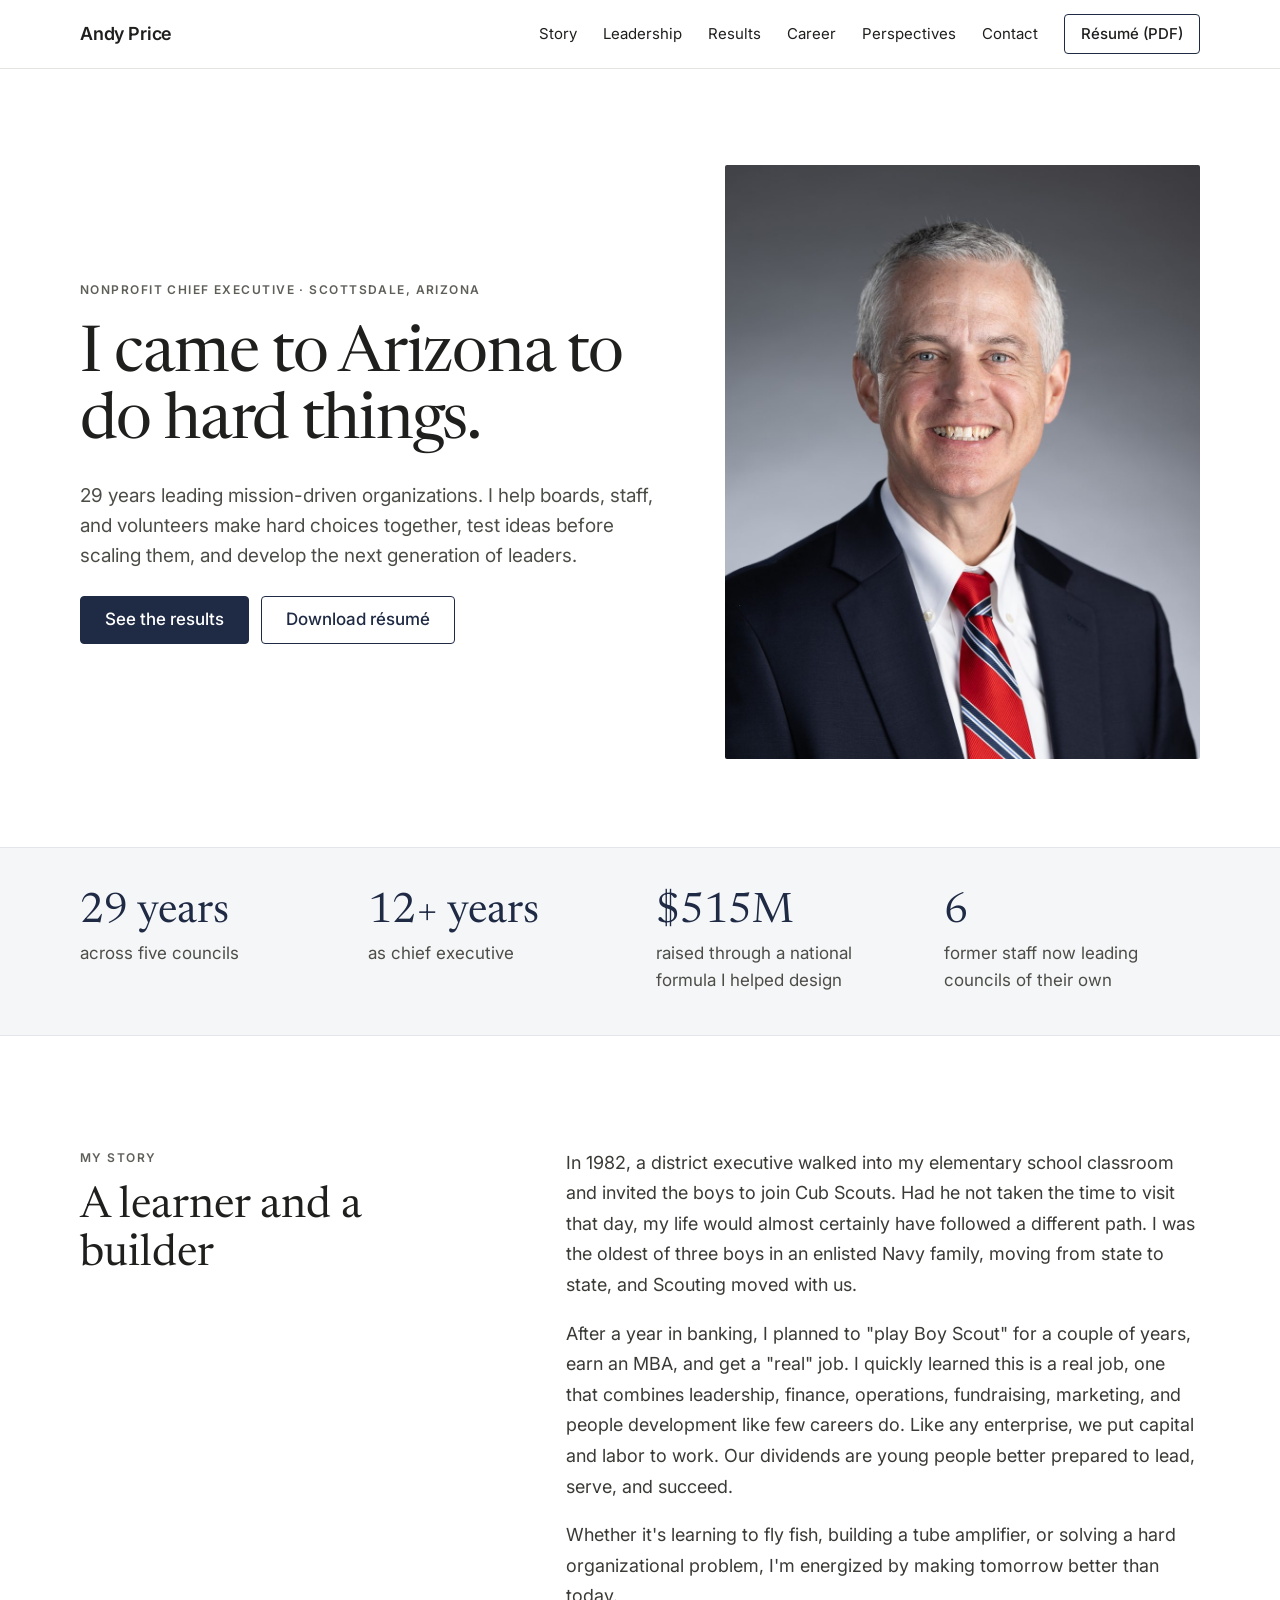
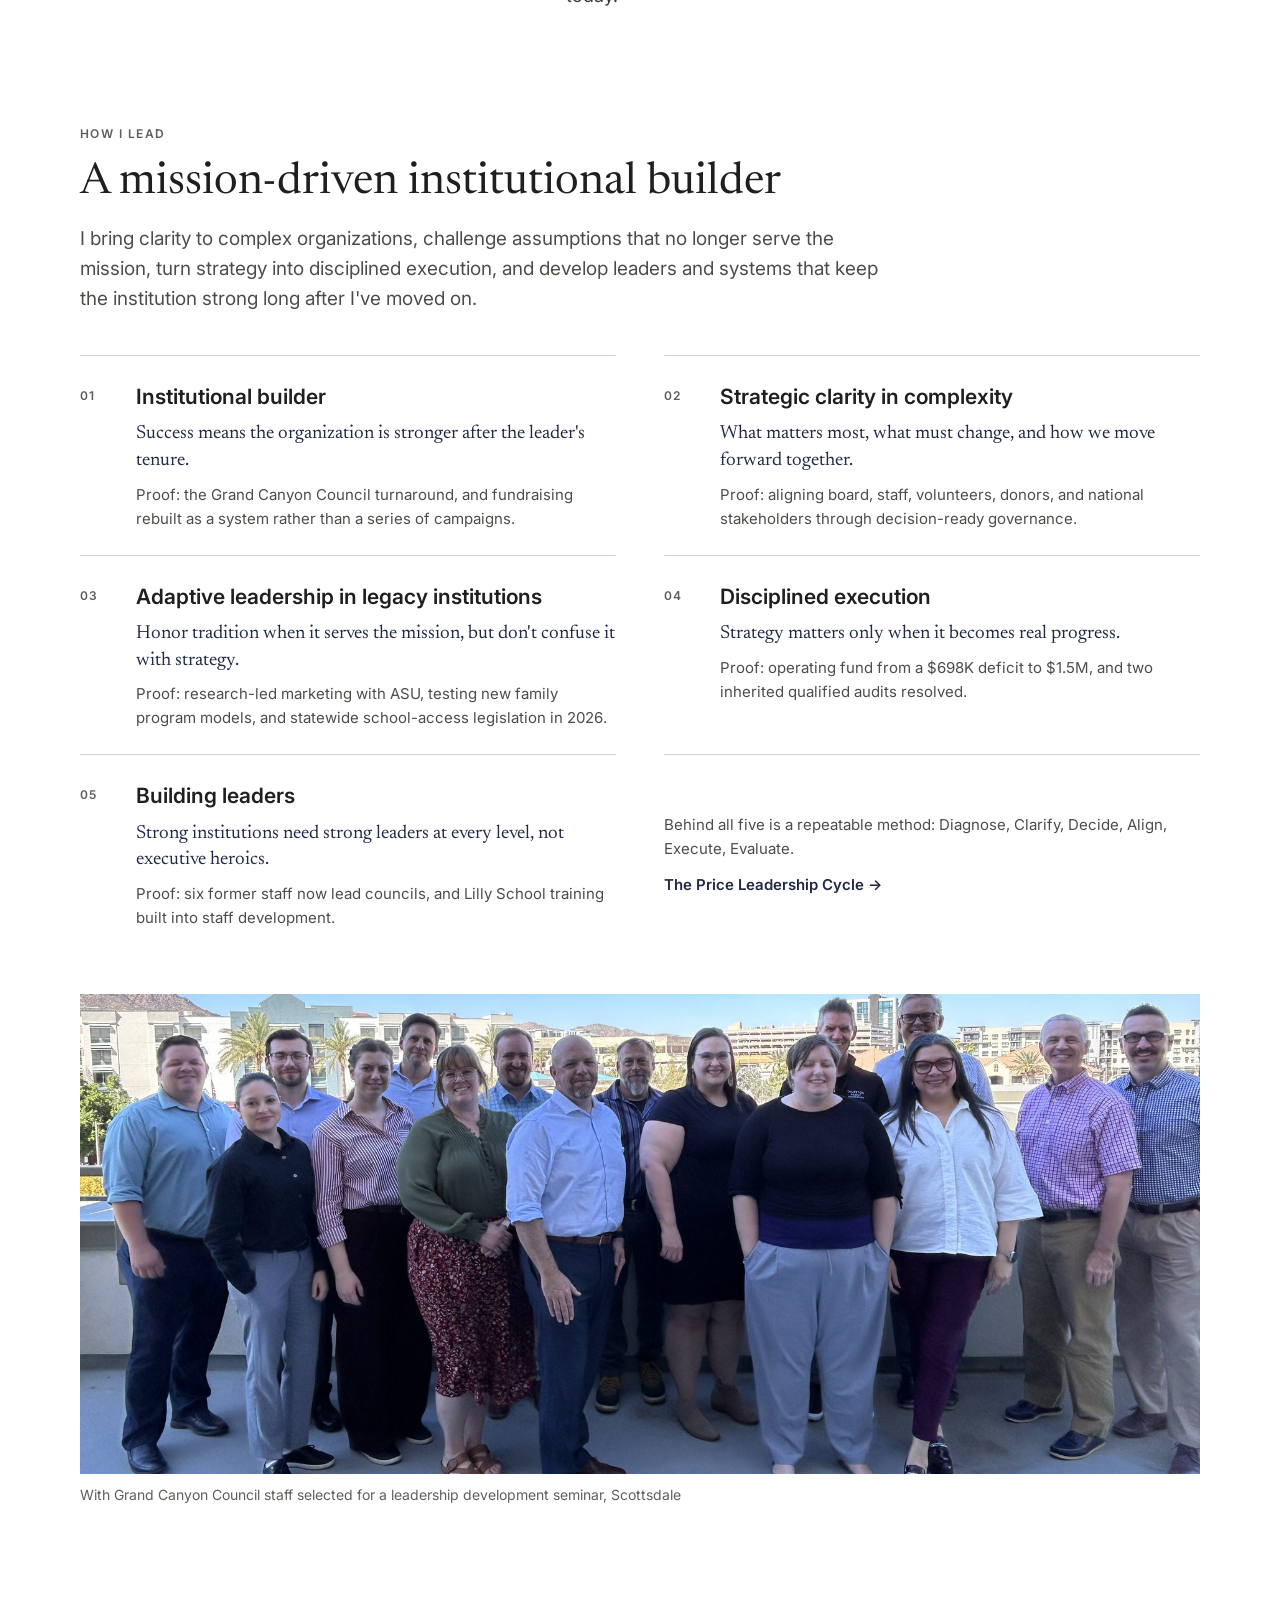
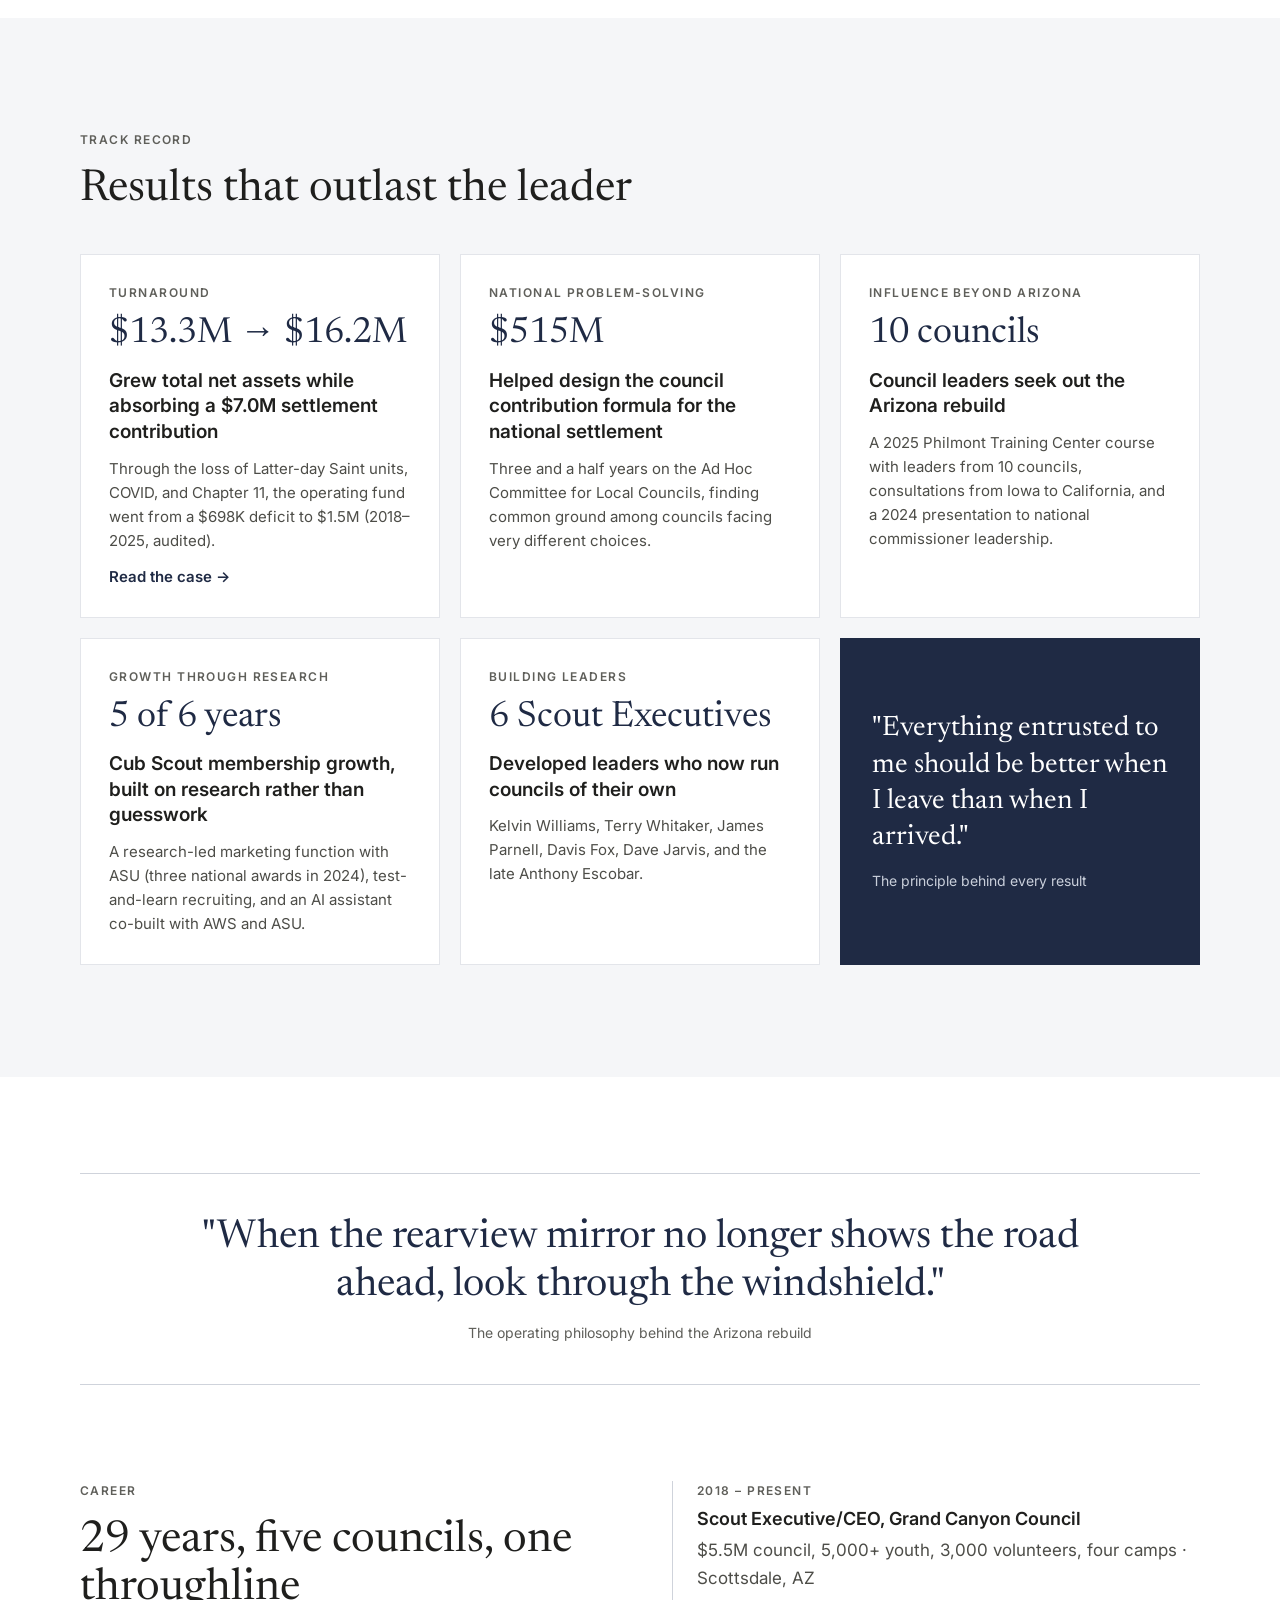
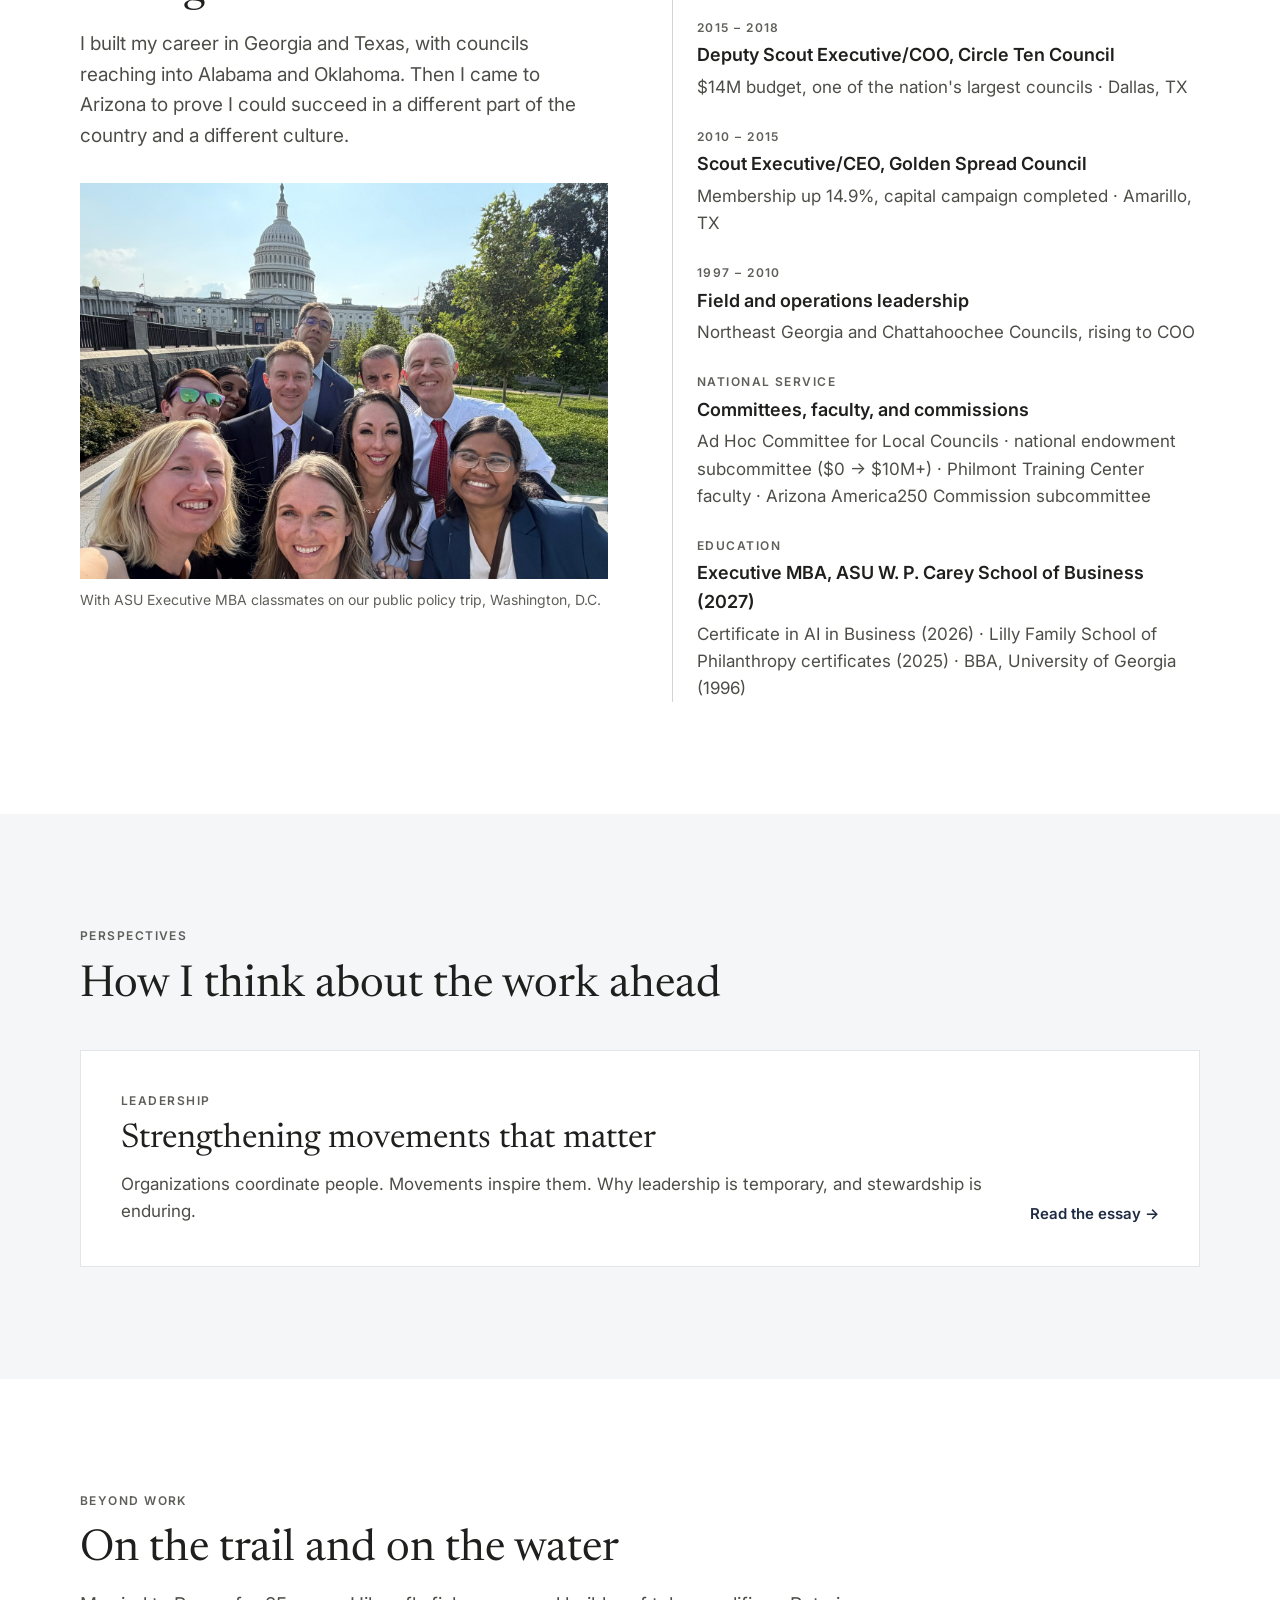
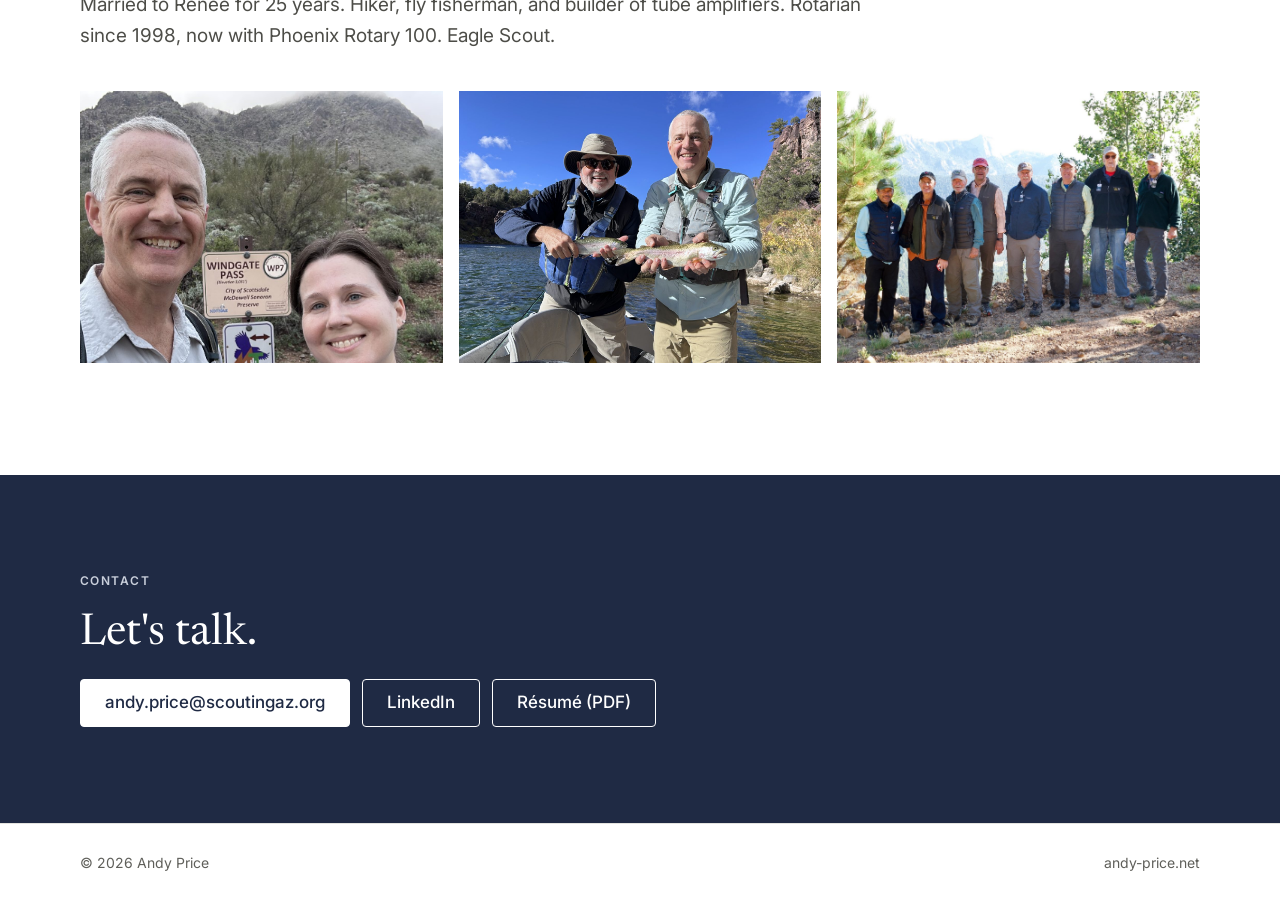
==== commit 61347ffa: "Add résumé download and visit logging" ====
--- a/index.html
+++ b/index.html
@@ -28,6 +28,7 @@
 <a href="#career">Career</a>
 <a href="#perspectives">Perspectives</a>
 <a href="#contact">Contact</a>
+<a class="btn btn-line" style="min-height: 40px; padding: 0 16px; font-size: 15px" href="/Andy-Price-Resume.pdf">Résumé (PDF)</a>
 </nav>
 <details class="menu">
 <summary aria-label="Menu"><svg width="22" height="22" viewBox="0 0 24 24" fill="none" stroke="#1f1f1d" stroke-width="2" stroke-linecap="round" aria-hidden="true"><path d="M4 7h16M4 12h16M4 17h16"/></svg></summary>
@@ -38,6 +39,7 @@
 <a href="#career">Career</a>
 <a href="#perspectives">Perspectives</a>
 <a href="#contact">Contact</a>
+<a href="/Andy-Price-Resume.pdf">Résumé (PDF)</a>
 </div>
 </details>
 </div>
@@ -51,7 +53,7 @@
 <p class="lede">29 years leading mission-driven organizations. I help boards, staff, and volunteers make hard choices together, test ideas before scaling them, and develop the next generation of leaders.</p>
 <div class="btn-row">
 <a class="btn btn-solid" href="#results">See the results</a>
-<a class="btn btn-line" href="#contact">Get in touch</a>
+<a class="btn btn-line" href="/Andy-Price-Resume.pdf">Download résumé</a>
 </div>
 </div>
 <div class="hero-photo-wrap">
@@ -187,9 +189,7 @@
 <div class="btn-row">
 <a class="btn btn-solid" href="mailto:andy.price@scoutingaz.org">andy.price@scoutingaz.org</a>
 <a class="btn btn-line" href="https://www.linkedin.com/in/andy-price-08856b11/">LinkedIn</a>
-<!-- Résumé download: add when the final PDF is ready
 <a class="btn btn-line" href="/Andy-Price-Resume.pdf">Résumé (PDF)</a>
--->
 </div>
 </div>
 </section>
@@ -199,5 +199,6 @@
 <div class="wrap"><span>© 2026 Andy Price</span><span>andy-price.net</span></div>
 </footer>
 
+<script src="/js/v.js" defer></script>
 </body>
 </html>
